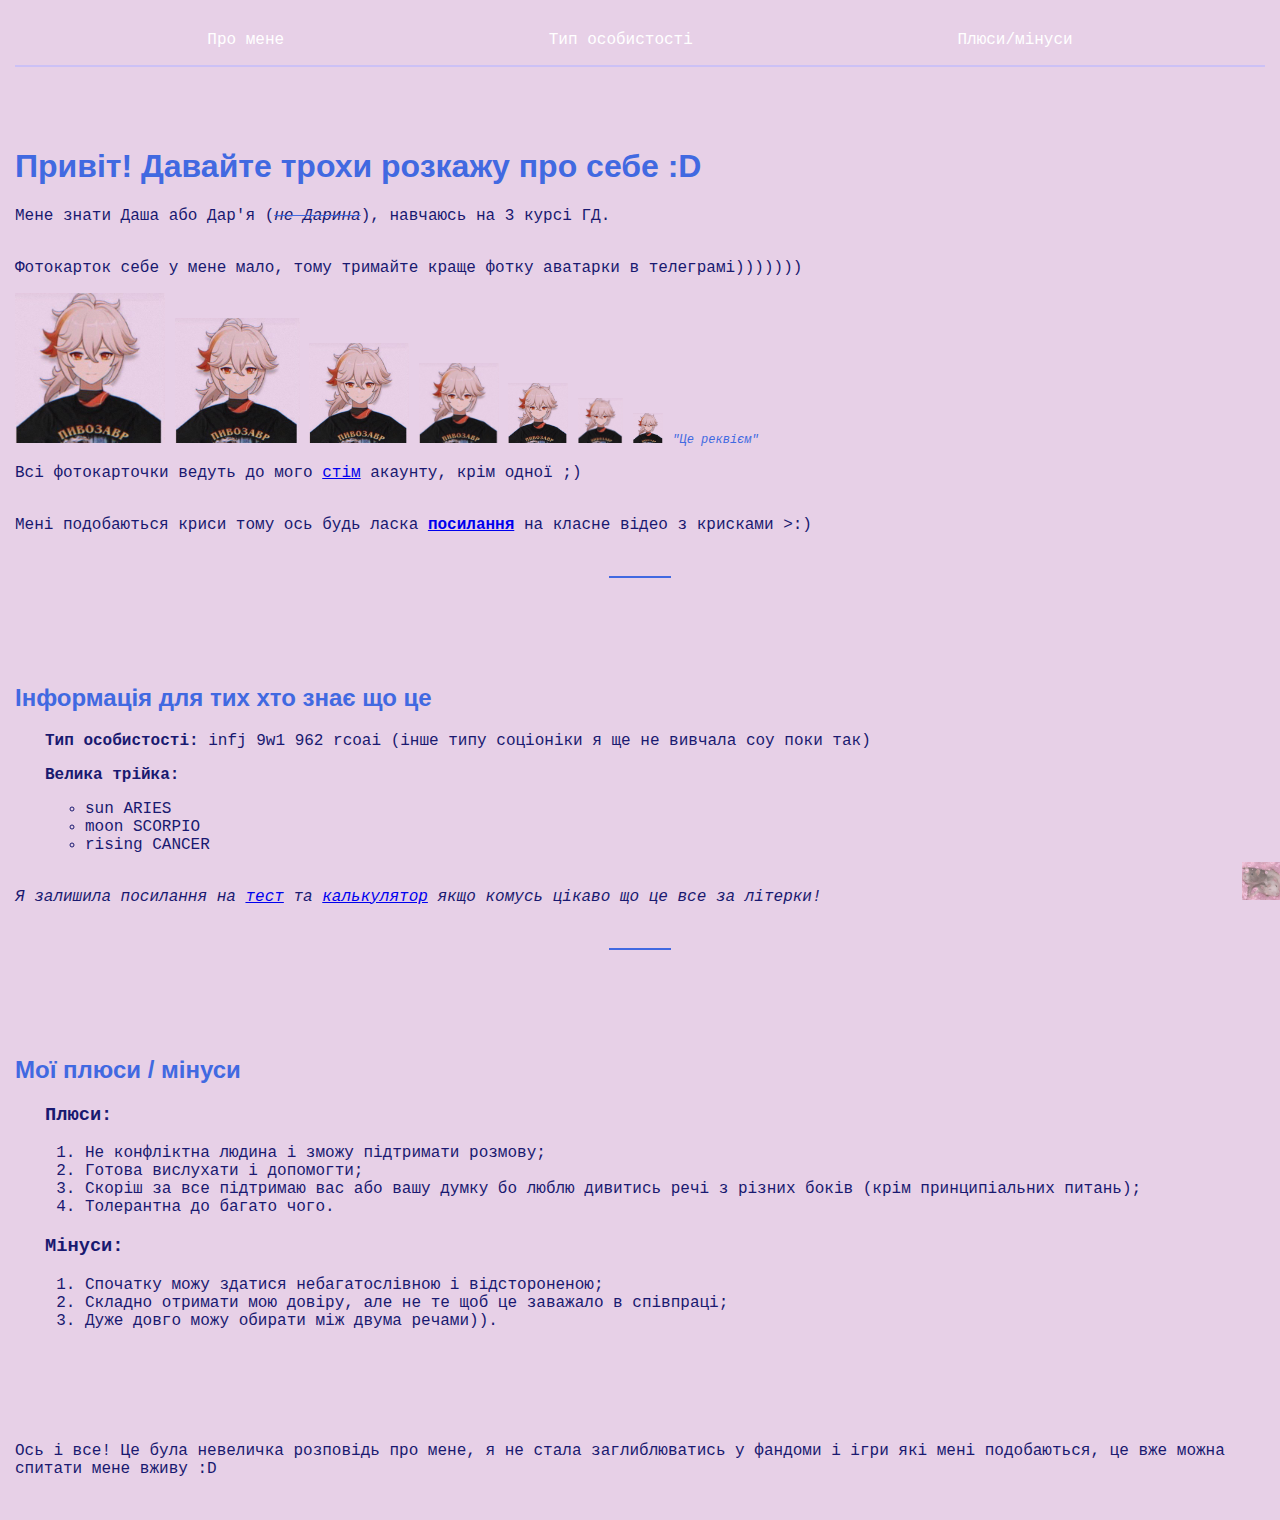
==== index.html @ 32cf4edc "change4" ====
<!DOCTYPE html>
<html>
  <head>
    <title>Моя перша вебсторінка</title>
    <meta name="description" content="Буквально просто сторінка про мене в html.">
    <meta property="og:image" content="https://virvur.github.io/kazuha.jpg">
    <link rel="shortcut icon" href="favicon-32x32.png" type="image/png" />
  
    <link rel="stylesheet" href="css\style.css">
  </head>
  <body>

  <div class="header">
    <div class="navbar">
      
      <ul class="menu">
        
      <li>
        <a href="#aboutme" class="activ">Про мене</a>
      </li>
      <li>
        <a href="#persona" class="activ">Тип особистості</a>
      </li>
        <li>
          <a href="plusminus" class="activ">Плюси/мінуси</a>
        </li>
      </ul>
    </div>
    
    </div>


    <div class="section" id="aboutme"></div>
    
    
  <p class="first">

    
      <h1>Привіт! Давайте трохи розкажу про себе :D </h1>
      Мене знати Даша або Дар'я (<i class="throught">не Дарина</i>), навчаюсь на 3 курсі ГД.
    </p>
    <p><br>
      Фотокарток себе у мене мало, тому тримайте краще фотку аватарки в
      телеграмі)))))))
    </p>
    
    <a href="https://steamcommunity.com/profiles/76561199006066978/" target="_blank">
      <img src="kazuha.jpg" width="150" 
    /></a> 
    <a href="https://steamcommunity.com/profiles/76561199006066978/" target="_blank">
      <img src="kazuha.jpg" width="125" 
    /></a> 
    <a href="https://steamcommunity.com/profiles/76561199006066978/" target="_blank">
      <img src="kazuha.jpg" width="100" 
    /></a> 
    <a href="https://steamcommunity.com/profiles/76561199006066978/" target="_blank">
      <img src="kazuha.jpg" width="80" 
    /></a> 
    <a href="https://steamcommunity.com/profiles/76561199006066978/" target="_blank">
      <img src="kazuha.jpg" width="60" 
    /></a> 
    <a href="https://steamcommunity.com/profiles/76561199006066978/" target="_blank">
      <img src="kazuha.jpg" width="45" 
    /></a> 
    <a href="https://youtu.be/pkGTWZzGzZM" target="_blank">
      <img src="kazuha.jpg" width="30" 
    /></a>
  
  <i class="requi">"Це реквієм"</i> <p> Всі фотокарточки ведуть до мого <a href="https://youtu.be/PEUIqiBAaQw" target="_blank">стім</a> акаунту, крім одної ;)</p>
  

    <p>
      <br>Мені подобаються криси тому ось будь ласка
      <a href="https://youtu.be/PEUIqiBAaQw" target="_blank">
        <b>посилання</b></a> на класне відео з крисками >:)
    </p>
  </div>

  <br><hr width="5%" color="royalblue" size="2px"/></br>

    <div class="section" id="persona">
  <h2>Інформація для тих хто знає що це</h2>
    <p class="padd"><b>Тип особистості:</b> infj 9w1 962 rcoai (інше типу соціоніки я ще не вивчала соу поки так)</p>
    <p class="padd">
      <b>Велика трійка:</b>
      <ul class="ulone"><li> sun ARIES </li> <li>moon SCORPIO</li> <li>rising CANCER </li>
    </ul>
    </p>
    <p><br><i>Я залишила посилання на 
      <a href="https://sakinorva.net/functions" target="_blank">тест</a> та 
      <a href="https://horoscopes.astro-seek.com/astrology-big-three-online-calculator" target="_blank">калькулятор</a> якщо комусь цікаво що це все за літерки!</i></p>
    
      <br><hr width="5%" color="royalblue" size="2px"/></br>
    </div>

    <div class="section" id="plusminus">
      <h2>Мої плюси / мінуси</h2>
    
      <div class="marginh3">
    <h3>Плюси:</h3> 
    <ol class="olone">
      <li> Не конфліктна людина і зможу підтримати розмову;
      </li>
      <li>Готова вислухати і допомогти;</li>
      <li>Скоріш за все підтримаю вас або вашу думку бо люблю дивитись речі з різних боків (крім принципіальних питань);</li>
      <li> Толерантна до багато чого. </li>
    </ol>
    
    <h3>Мінуси:</h3>
    <ol class="olone"> 
      <li>Спочатку можу здатися небагатослівною і відстороненою;</li>
      <li>Складно отримати мою довіру, але не те щоб це заважало в співпраці; </li>
      <li>Дуже довго можу обирати між двума речами)).</li>
    </ol>
  </div>
</div>
    <p class="section">
    <br> <br> Ось і все! Це була невеличка розповідь про мене, я не стала заглиблюватись у фандоми і ігри які мені подобаються, це вже можна спитати мене вживу :D
    </p>
  </body>
</html>
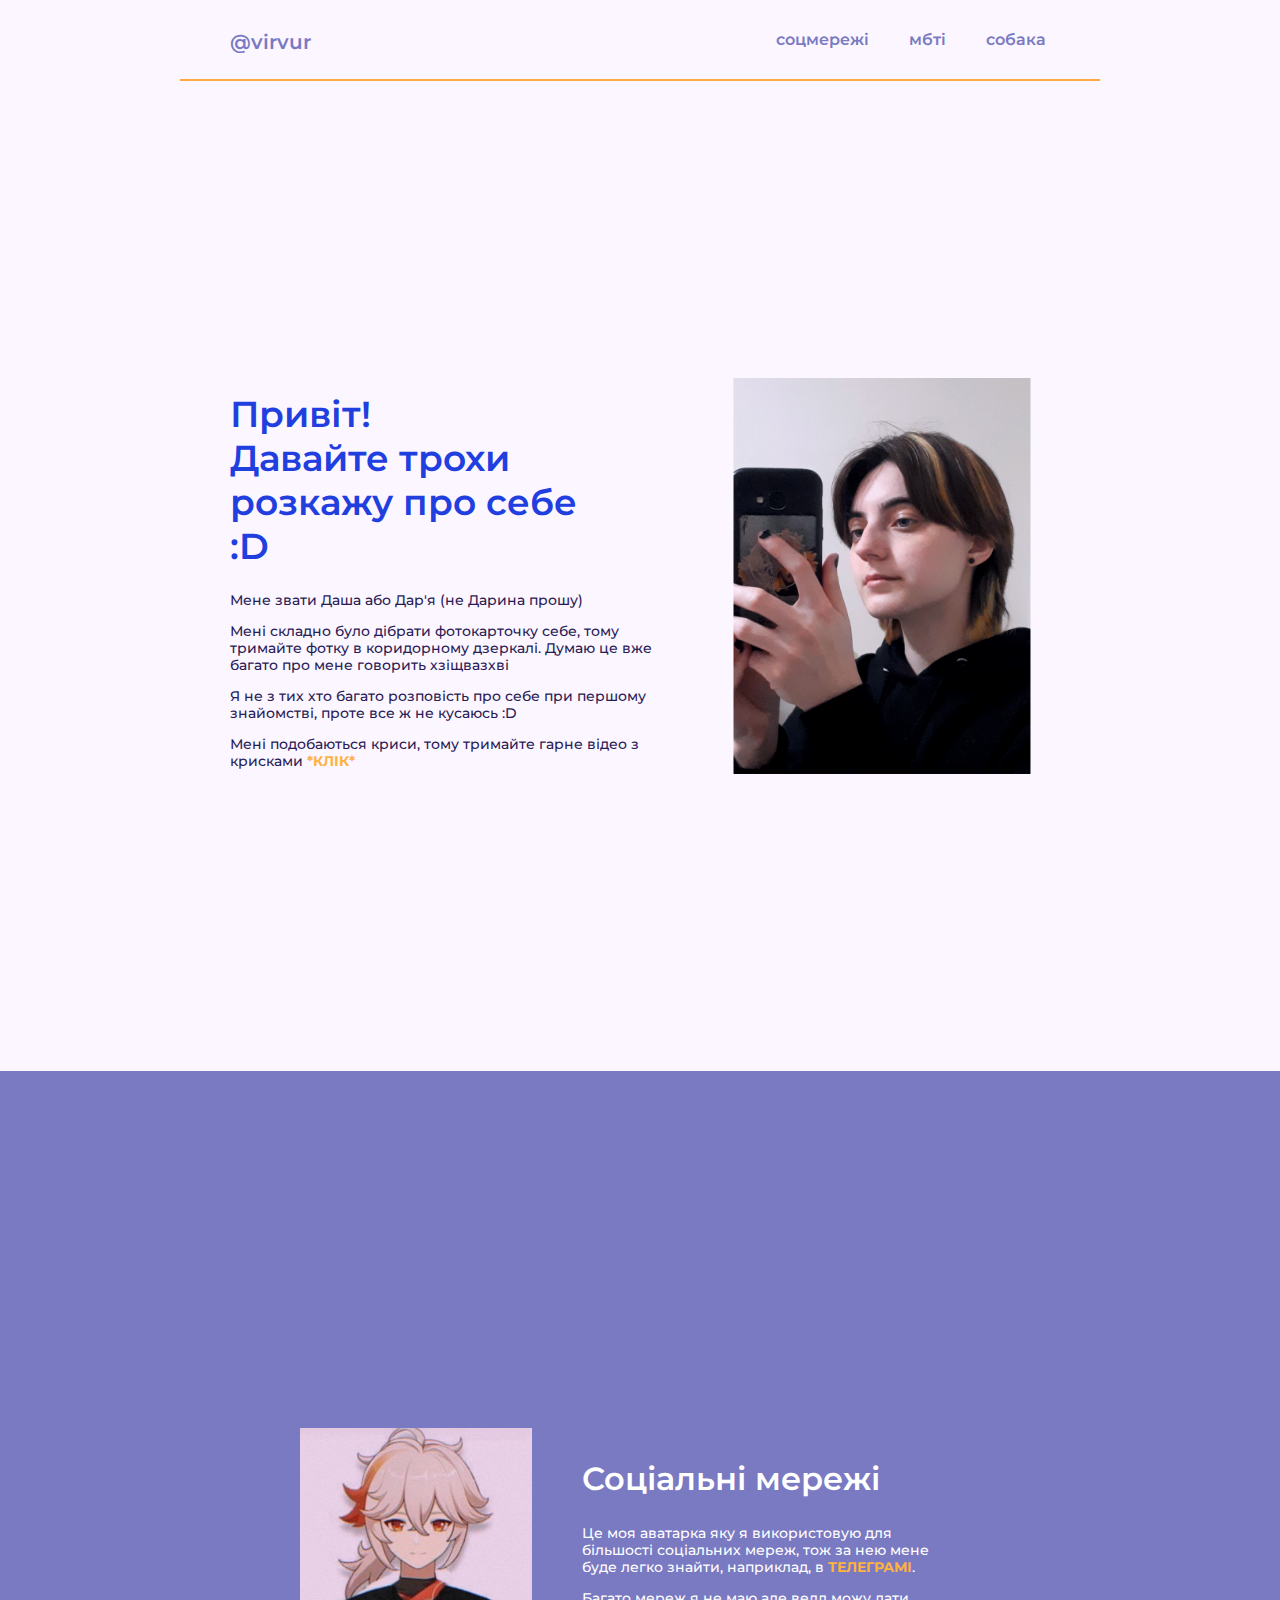
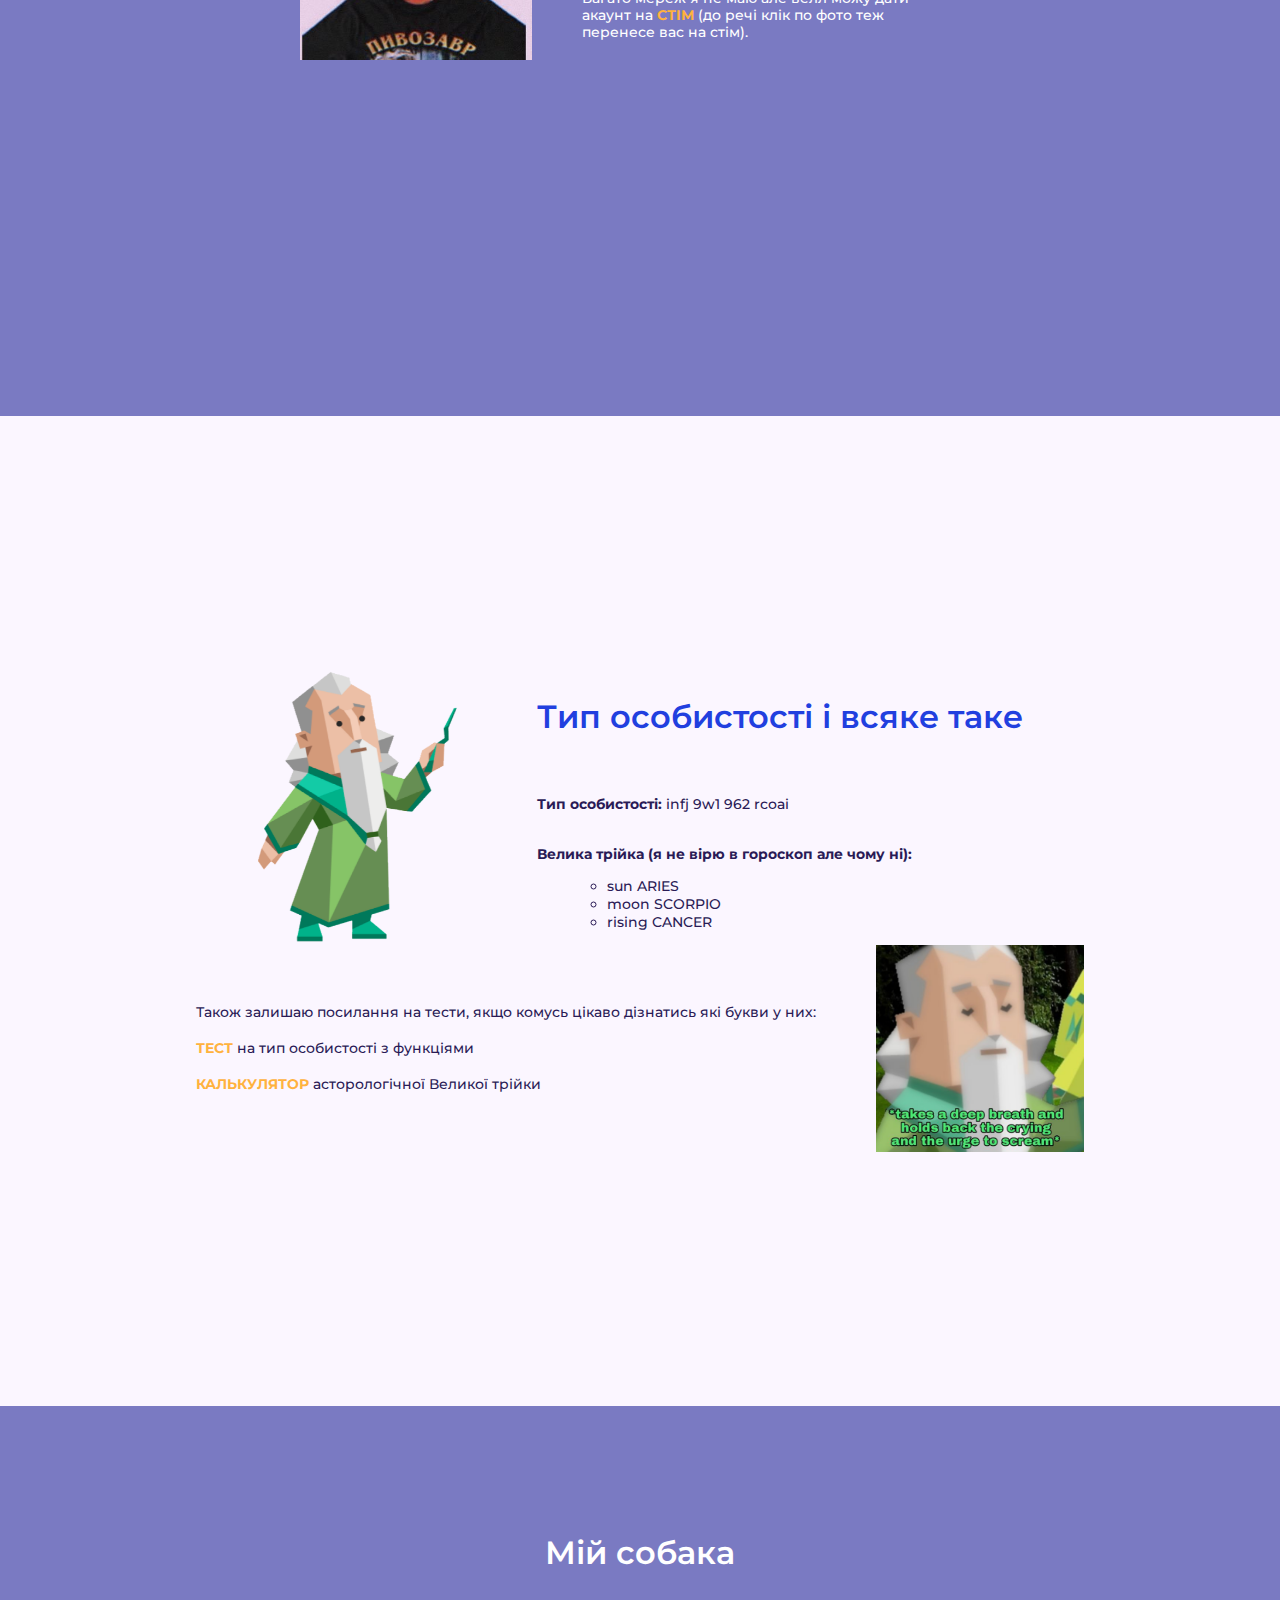
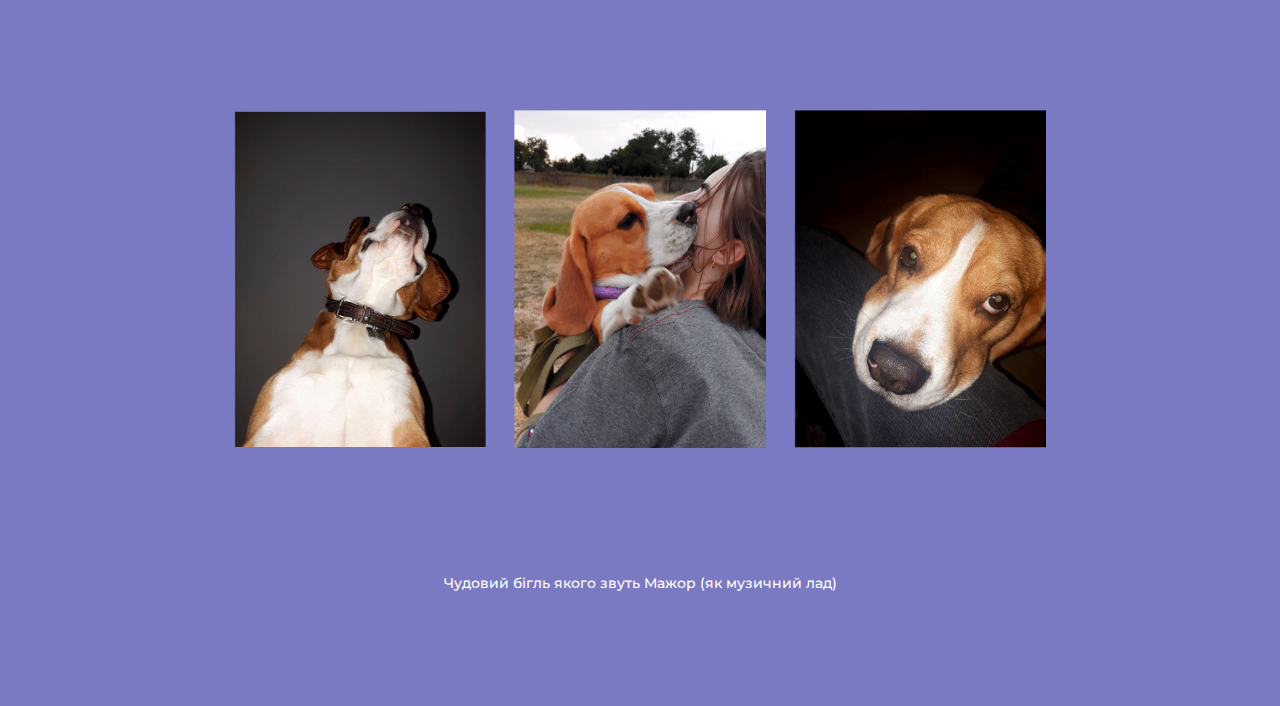
==== commit ad63f09f: "change7" ====
--- a/index.html
+++ b/index.html
@@ -5,117 +5,126 @@
     <meta name="description" content="Буквально просто сторінка про мене в html.">
     <meta property="og:image" content="https://virvur.github.io/kazuha.jpg">
     <link rel="shortcut icon" href="favicon-32x32.png" type="image/png" />
+
+    <link rel="preconnect" href="https://fonts.googleapis.com">
+    <link rel="preconnect" href="https://fonts.gstatic.com" crossorigin>
+    <link href="https://fonts.googleapis.com/css2?family=Montserrat:wght@500;600;700&display=swap" rel="stylesheet">
   
     <link rel="stylesheet" href="css\style.css">
   </head>
+
+
   <body>
 
-  <div class="header">
-    <div class="navbar">
-      
-      <ul class="menu">
-        
-      <li>
-        <a href="#aboutme" class="activ">Про мене</a>
-      </li>
-      <li>
-        <a href="#persona" class="activ">Тип особистості</a>
-      </li>
-        <li>
-          <a href="plusminus" class="activ">Плюси/мінуси</a>
-        </li>
-      </ul>
-    </div>
+   <div class="header">
+     <div class="navbar">
+        <div class="logo"> 
+          <a href="#aboutme" class="activ">@virvur</a>
+        </div>
+
+       <ul class="menu">
+         <li>
+           <a href="#social" class="activ">соцмережі</a>
+         </li>
+         <li>
+           <a href="#mbti" class="activ">мбті</a>
+         </li>
+         <li>
+           <a href="#dog" class="activ">собака</a>
+         </li>
+       </ul>
+     </div>
     
     </div>
 
 
-    <div class="section" id="aboutme"></div>
+
+   <div class="sectionone" id="aboutme">
     
+     <div class="first">
+      
+       <h1>Привіт! <br>Давайте трохи розкажу про себе :D </h1>
+       <p>
+         Мене звати Даша або Дар'я (не Дарина прошу) 
+       </p>
+       <p>
+         Мені складно було дібрати фотокарточку себе, тому тримайте фотку в коридорному дзеркалі. Думаю це вже багато про мене говорить хзіщвазхві
+       </p>
+         <p>Я не з тих хто багато розповість про себе при першому знайомстві, проте все ж не кусаюсь :D </p>
+         <p>Мені подобаються криси, тому тримайте гарне відео з крисками <a href="https://youtu.be/TGpLljWfoYI" target="_blank" style="font-weight:700;color:rgba(255, 178, 62, 1); text-decoration: none;"> *КЛІК* </a>
+         </p>
+       </p>
+     </div>
     
-  <p class="first">
+          <img src="itsme1.png" style="width:45%; float: right" alt="моя фотка" title="моя фотка"/> 
+     
+    </div>
 
-    
-      <h1>Привіт! Давайте трохи розкажу про себе :D </h1>
-      Мене знати Даша або Дар'я (<i class="throught">не Дарина</i>), навчаюсь на 3 курсі ГД.
-    </p>
-    <p><br>
-      Фотокарток себе у мене мало, тому тримайте краще фотку аватарки в
-      телеграмі)))))))
-    </p>
-    
-    <a href="https://steamcommunity.com/profiles/76561199006066978/" target="_blank">
-      <img src="kazuha.jpg" width="150" 
-    /></a> 
-    <a href="https://steamcommunity.com/profiles/76561199006066978/" target="_blank">
-      <img src="kazuha.jpg" width="125" 
-    /></a> 
-    <a href="https://steamcommunity.com/profiles/76561199006066978/" target="_blank">
-      <img src="kazuha.jpg" width="100" 
-    /></a> 
-    <a href="https://steamcommunity.com/profiles/76561199006066978/" target="_blank">
-      <img src="kazuha.jpg" width="80" 
-    /></a> 
-    <a href="https://steamcommunity.com/profiles/76561199006066978/" target="_blank">
-      <img src="kazuha.jpg" width="60" 
-    /></a> 
-    <a href="https://steamcommunity.com/profiles/76561199006066978/" target="_blank">
-      <img src="kazuha.jpg" width="45" 
-    /></a> 
-    <a href="https://youtu.be/pkGTWZzGzZM" target="_blank">
-      <img src="kazuha.jpg" width="30" 
-    /></a>
-  
-  <i class="requi">"Це реквієм"</i> <p> Всі фотокарточки ведуть до мого <a href="https://youtu.be/PEUIqiBAaQw" target="_blank">стім</a> акаунту, крім одної ;)</p>
   
 
-    <p>
-      <br>Мені подобаються криси тому ось будь ласка
-      <a href="https://youtu.be/PEUIqiBAaQw" target="_blank">
-        <b>посилання</b></a> на класне відео з крисками >:)
-    </p>
-  </div>
+    <div class="sectiontwo" id="social">
+  
+      <a href="https://steamcommunity.com/profiles/76561199006066978/" target="_blank"><img src="kazuha.jpg" title="посилання на стім" style="width:100%; float: right" alt="стім"/></a>
 
-  <br><hr width="5%" color="royalblue" size="2px"/></br>
+      <div class="second">
+        <h2>Соціальні мережі</h2>
+        <p>Це моя аватарка яку я використовую для більшості соціальних мереж, тож за нею мене буде легко знайти, наприклад, в <a href="https://t.me/virvur" target="_blank" style="font-weight:700;color:rgba(255, 178, 62, 1); text-decoration: none;">ТЕЛЕГРАМІ</a>.</p>
 
-    <div class="section" id="persona">
-  <h2>Інформація для тих хто знає що це</h2>
-    <p class="padd"><b>Тип особистості:</b> infj 9w1 962 rcoai (інше типу соціоніки я ще не вивчала соу поки так)</p>
-    <p class="padd">
-      <b>Велика трійка:</b>
-      <ul class="ulone"><li> sun ARIES </li> <li>moon SCORPIO</li> <li>rising CANCER </li>
-    </ul>
-    </p>
-    <p><br><i>Я залишила посилання на 
-      <a href="https://sakinorva.net/functions" target="_blank">тест</a> та 
-      <a href="https://horoscopes.astro-seek.com/astrology-big-three-online-calculator" target="_blank">калькулятор</a> якщо комусь цікаво що це все за літерки!</i></p>
-    
-      <br><hr width="5%" color="royalblue" size="2px"/></br>
+        <p>Багато мереж я не маю але велл можу дати акаунт на <a href="https://steamcommunity.com/profiles/76561199006066978/" target="_blank" style="font-weight:700;color:rgba(255, 178, 62, 1); text-decoration: none;"> СТІМ </a> (до речі клік по фото теж перенесе вас на стім).</p>
+      </div>
     </div>
 
-    <div class="section" id="plusminus">
-      <h2>Мої плюси / мінуси</h2>
+
+
+    <div class="sectionthree" id="mbti">
+
+
+      <div class="thirdone">
+
+       <div class="container">
+         <img src="infj1.png" style="float: left" class="image"/>
     
-      <div class="marginh3">
-    <h3>Плюси:</h3> 
-    <ol class="olone">
-      <li> Не конфліктна людина і зможу підтримати розмову;
-      </li>
-      <li>Готова вислухати і допомогти;</li>
-      <li>Скоріш за все підтримаю вас або вашу думку бо люблю дивитись речі з різних боків (крім принципіальних питань);</li>
-      <li> Толерантна до багато чого. </li>
-    </ol>
+          <div class="overlay">
+           <img src="infj2.png" title="хахаха" style="width: 100%; float: left"/>
+          </div>
+        </div>
+
+       <div class="third">
+         <h2 class="htwo">Тип особистості і всяке таке</h2>
+         <br>
+         <p class="padd"><b>Тип особистості:</b> infj 9w1 962 rcoai</p>
+         <p class="padd"> <br>
+         <b>Велика трійка (я не вірю в гороскоп але чому ні):</b>
+         <ul class="ulone"><li> sun ARIES </li> <li>moon SCORPIO</li> <li>rising CANCER </li>
+         </ul>
+         </p>
+        </div>
+
+      </div>
+
+     <div class="thirdtwo">
+       <p class="two">Також залишаю посилання на тести, якщо комусь цікаво дізнатись які букви у них: 
+         <br><br><a href="https://sakinorva.net/functions" target="_blank" style="font-weight:700;color:rgba(255, 178, 62, 1); text-decoration: none;">ТЕСТ</a> на тип особистості з функціями
+         <br><br><a href="https://horoscopes.astro-seek.com/astrology-big-three-online-calculator" target="_blank" style="font-weight:700;color:rgba(255, 178, 62, 1); text-decoration: none;">КАЛЬКУЛЯТОР</a> асторологічної Великої трійки
+      </p>
     
-    <h3>Мінуси:</h3>
-    <ol class="olone"> 
-      <li>Спочатку можу здатися небагатослівною і відстороненою;</li>
-      <li>Складно отримати мою довіру, але не те щоб це заважало в співпраці; </li>
-      <li>Дуже довго можу обирати між двума речами)).</li>
-    </ol>
-  </div>
-</div>
-    <p class="section">
-    <br> <br> Ось і все! Це була невеличка розповідь про мене, я не стала заглиблюватись у фандоми і ігри які мені подобаються, це вже можна спитати мене вживу :D
-    </p>
+
+       <img src="infjmeme.png" title="інфж момент" style="width:17%; float: right; margin-left: 60px;"/>
+      </div>
+    </div>
+
+
+   <div class="sectionfour" id="dog">
+     <h2>Мій собака</h2>
+
+     <div class="doggy">
+       <img src="dog1.png" style="width: 30%" title="вид знизу"/>
+       <img src="dog2.png" style="width: 30%" title="я і мажор"/>
+       <img src="dog3.png" style="width: 30%" title="ці очі"/>
+     </div>
+
+     <p style="color:white; font-weight: 500; font-size: 14px;"> Чудовий бігль якого звуть Мажор (як музичний лад)</p>
+    </div>
+
   </body>
 </html>
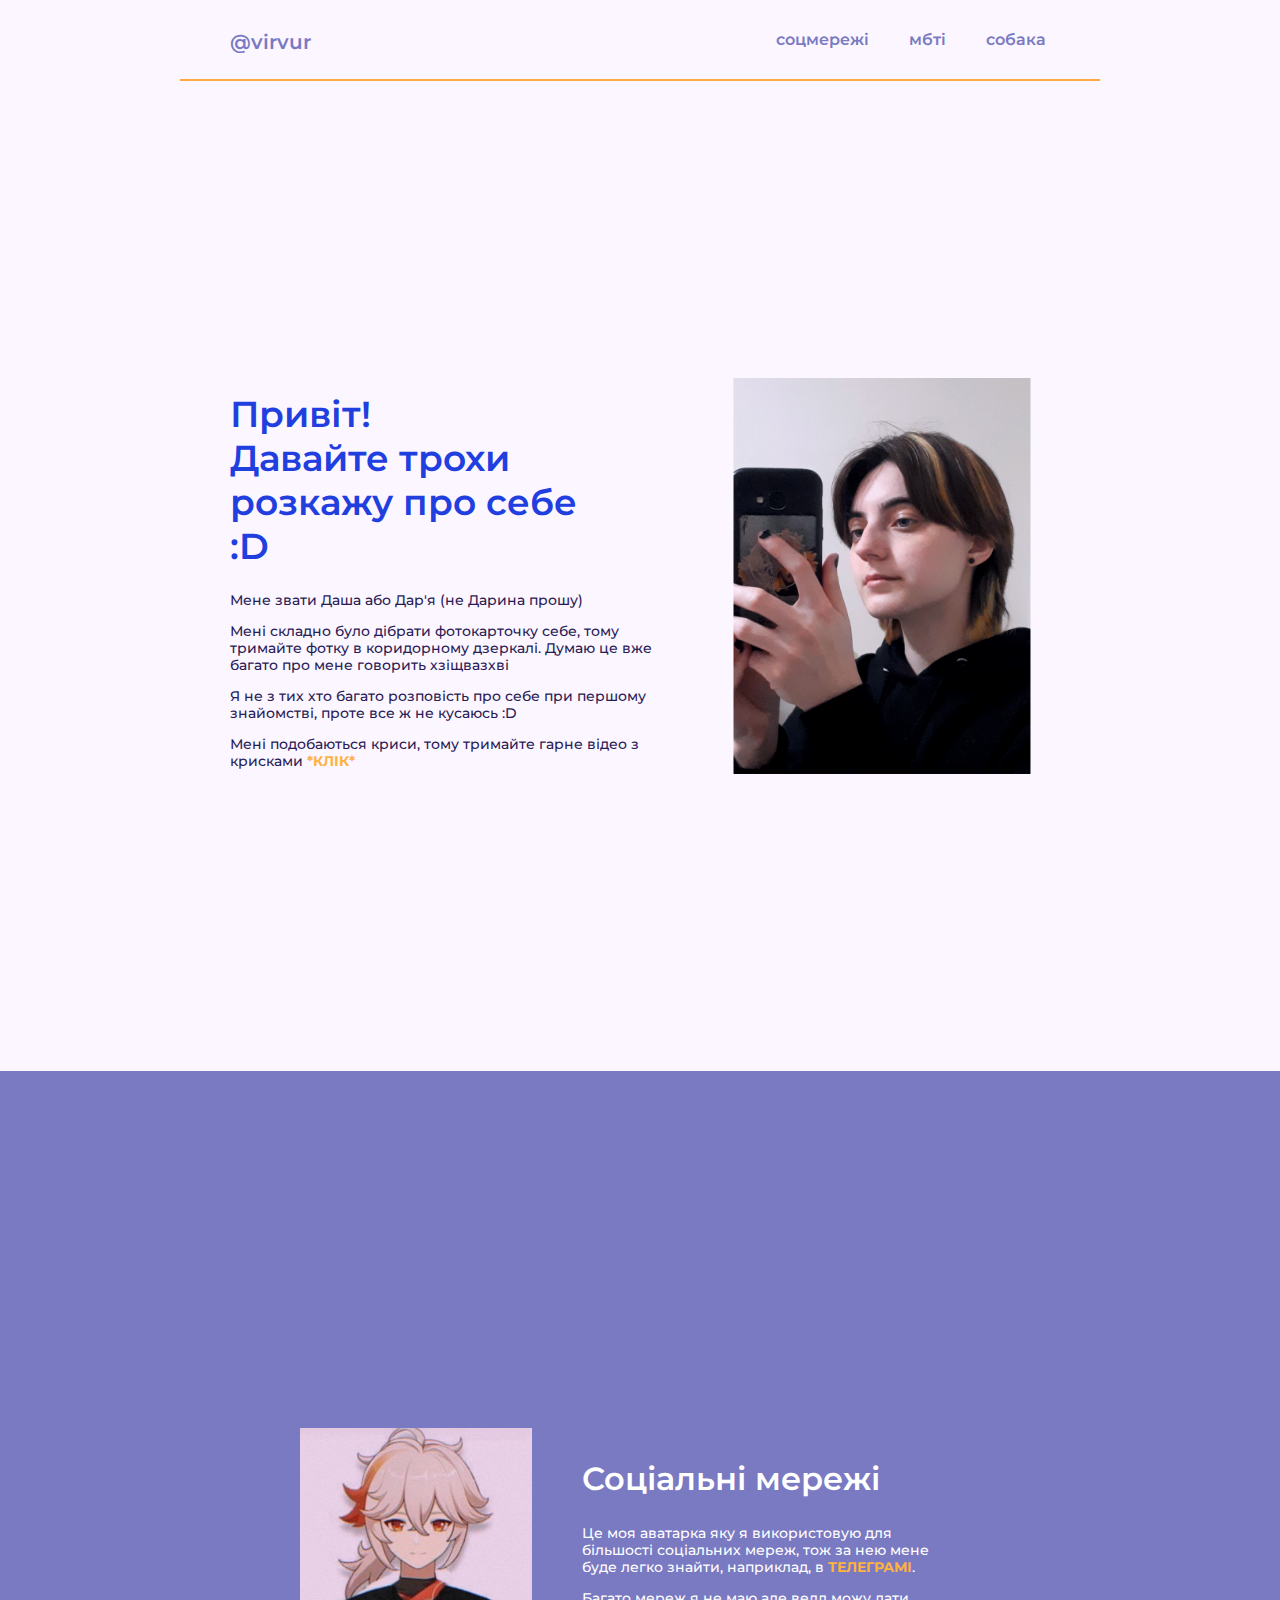
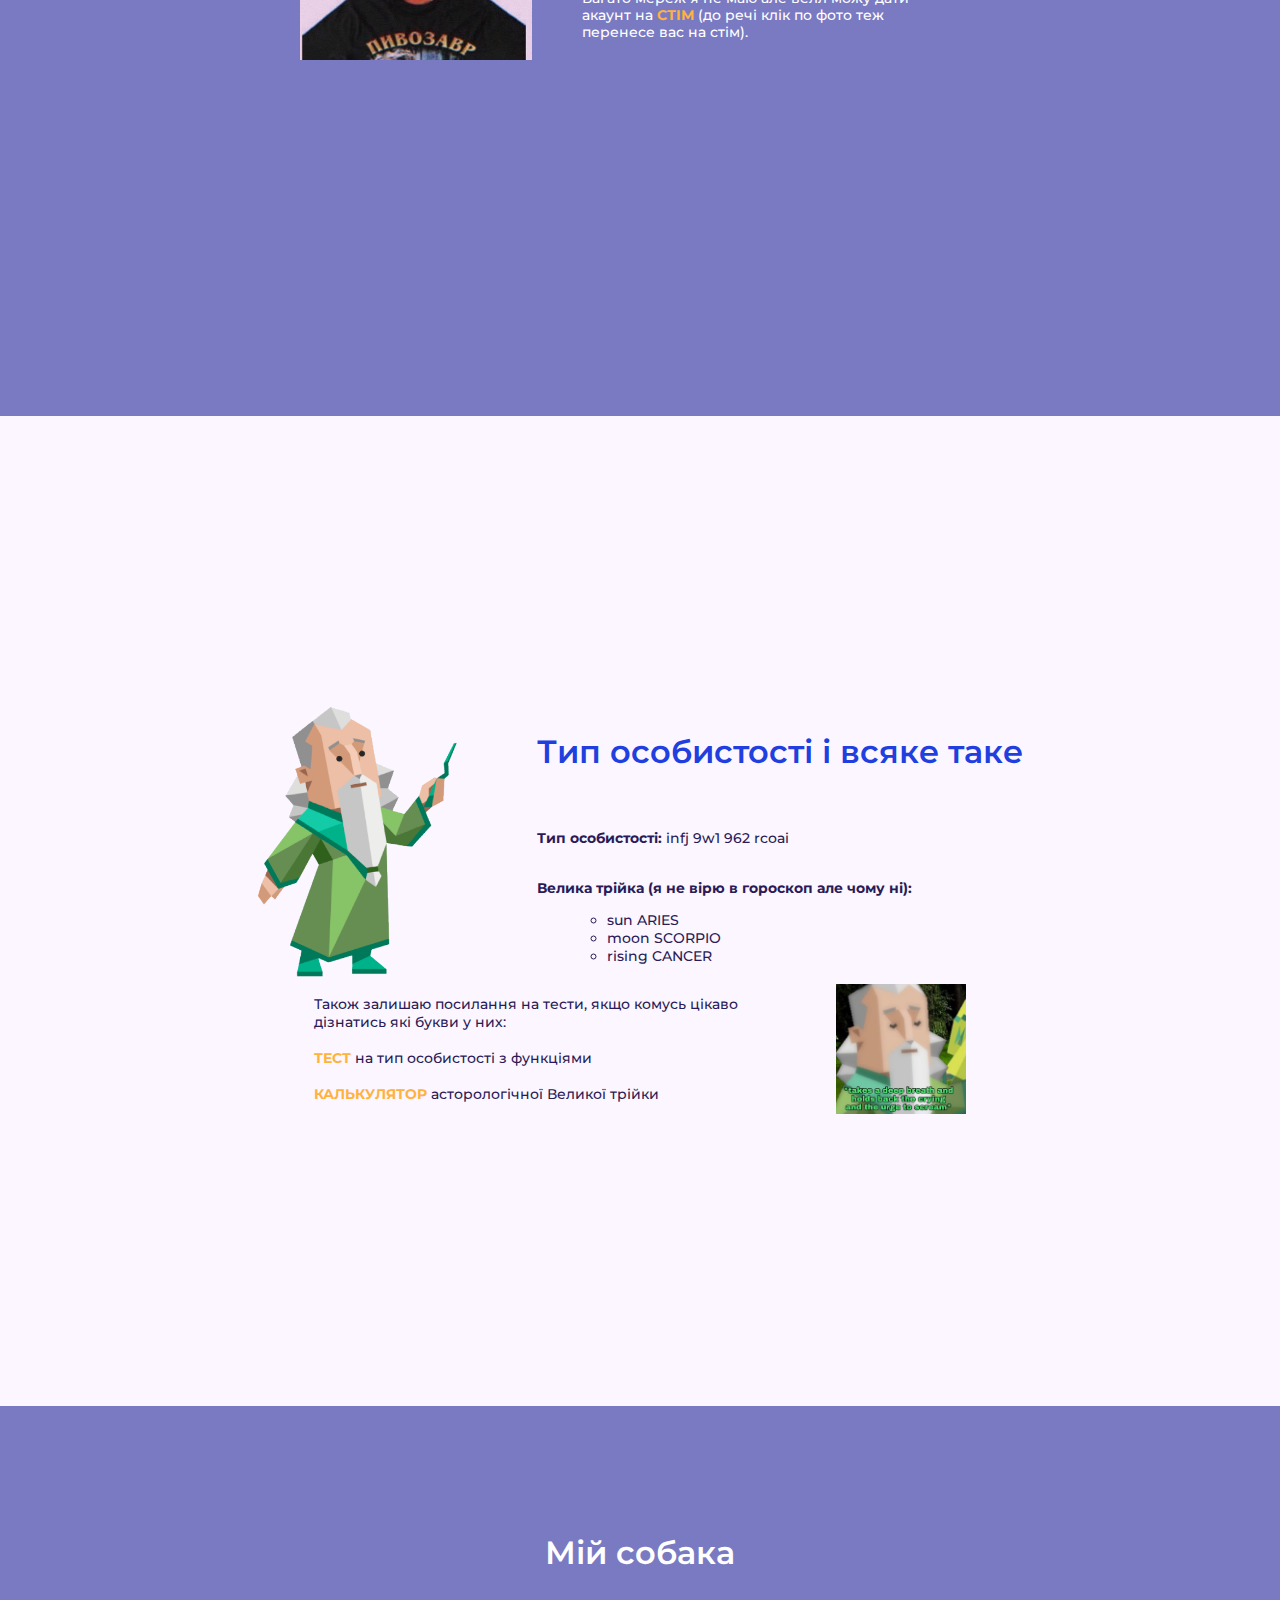
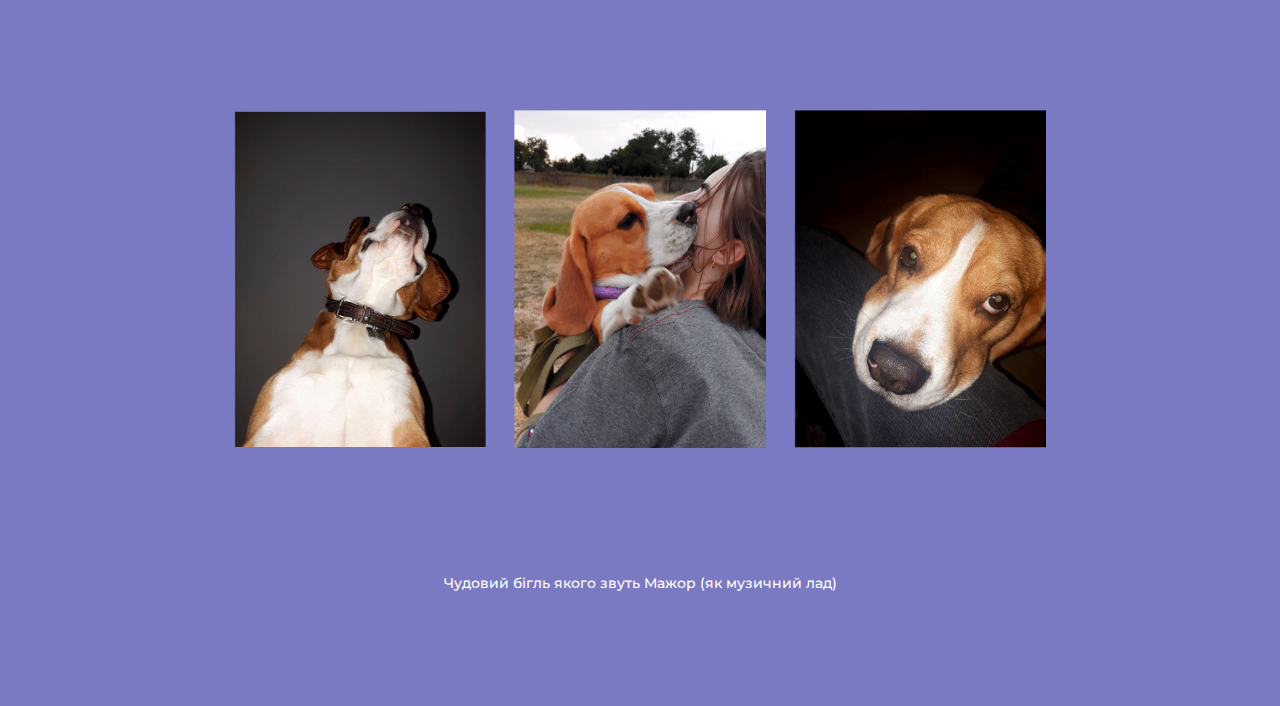
==== commit b4714a46: "change7" ====
--- a/index.html
+++ b/index.html
@@ -82,10 +82,10 @@
       <div class="thirdone">
 
        <div class="container">
-         <img src="infj1.png" style="float: left" class="image"/>
+         <img src="infj1.png" class="image"/>
     
           <div class="overlay">
-           <img src="infj2.png" title="хахаха" style="width: 100%; float: left"/>
+           <img src="infj2.png" title="хахаха" style="width: 100% "/>
           </div>
         </div>
 
@@ -109,7 +109,7 @@
       </p>
     
 
-       <img src="infjmeme.png" title="інфж момент" style="width:17%; float: right; margin-left: 60px;"/>
+       <img src="infjmeme.png" title="інфж момент" style="max-width: 20%;  margin-left: 60px;"/>
       </div>
     </div>
 
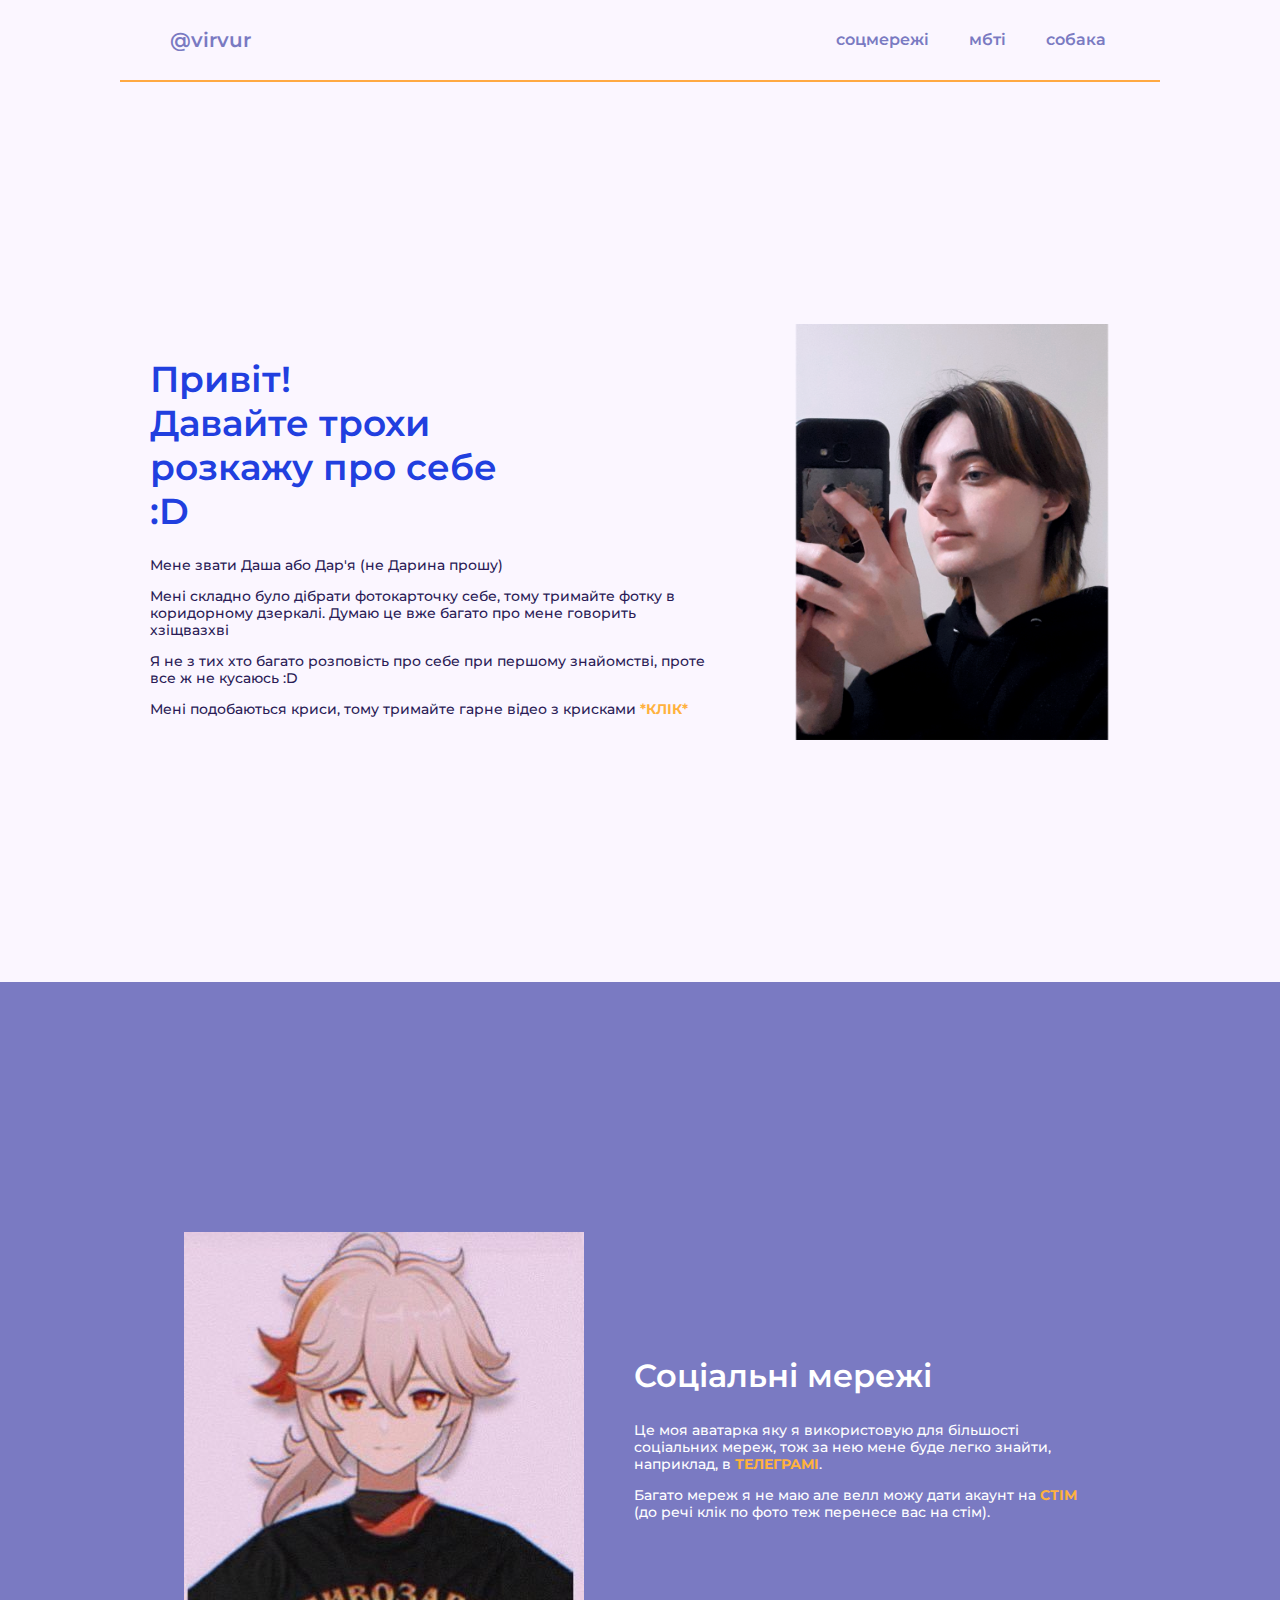
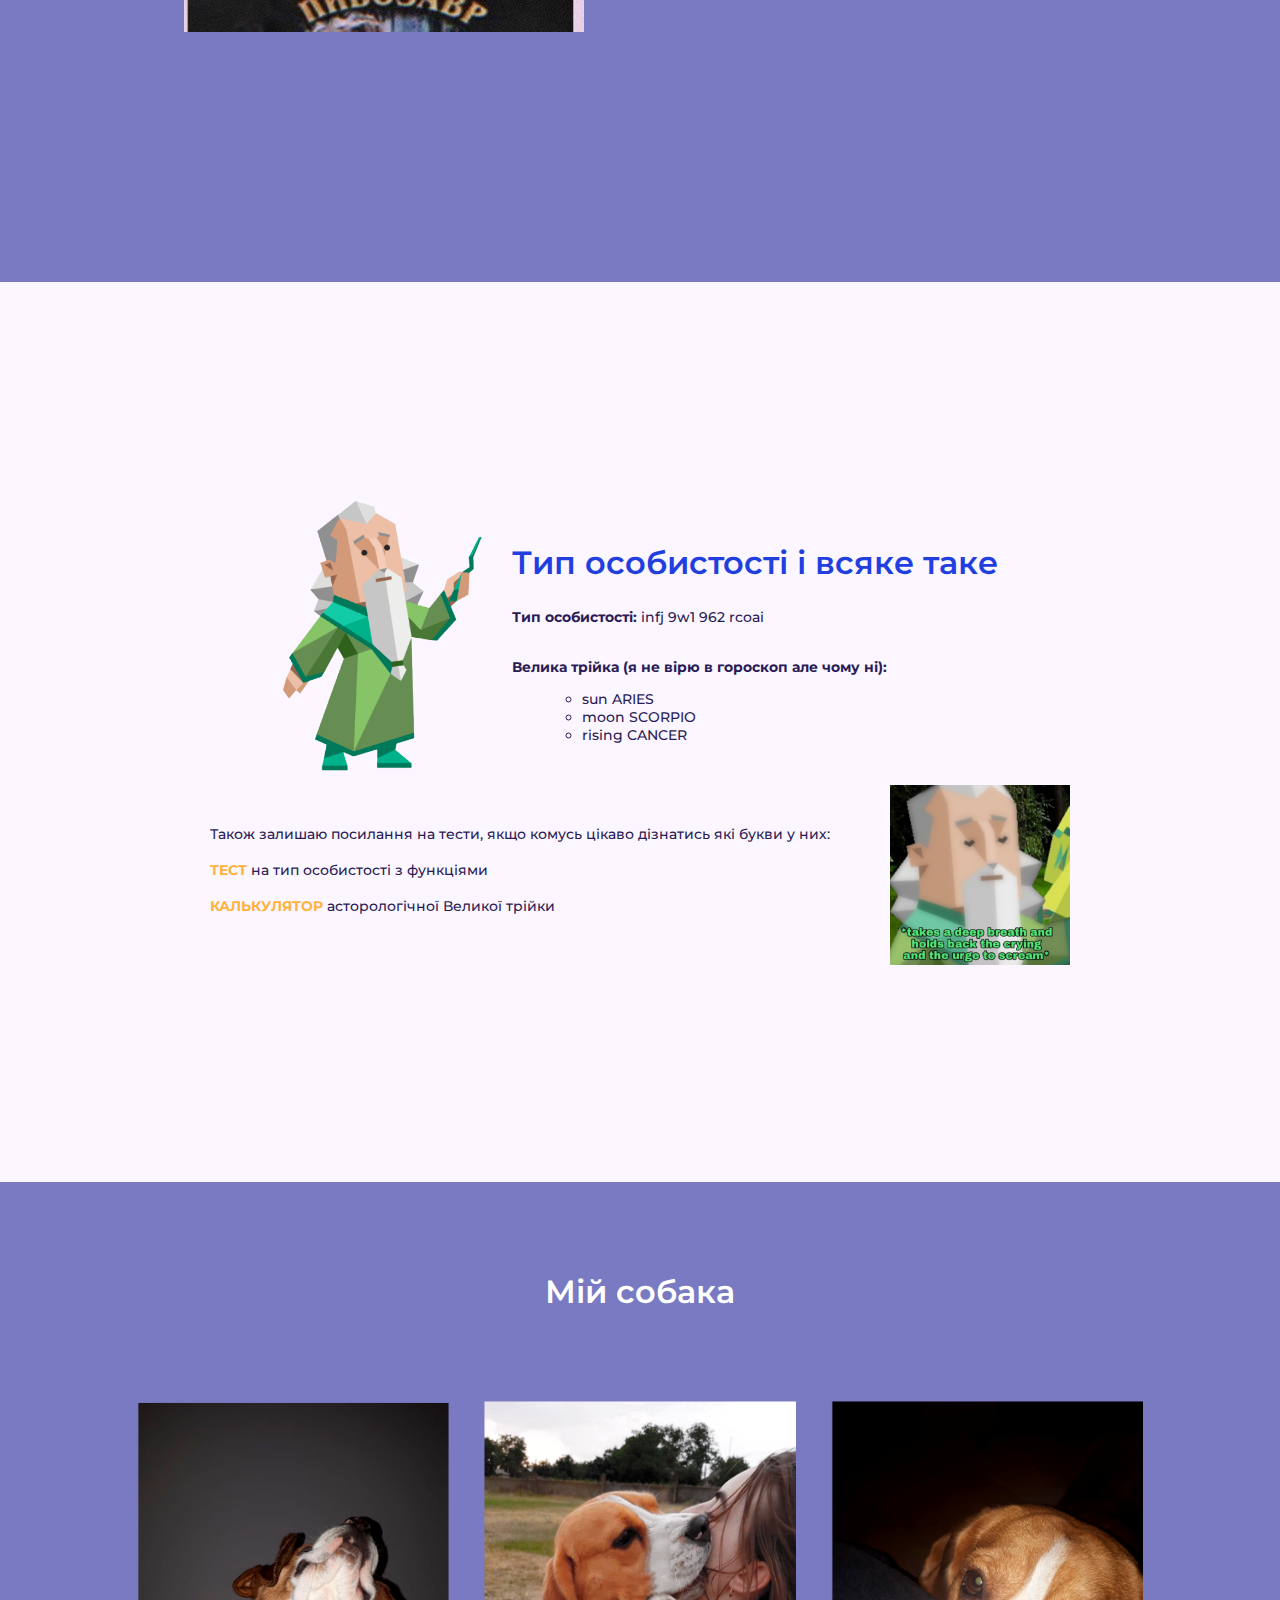
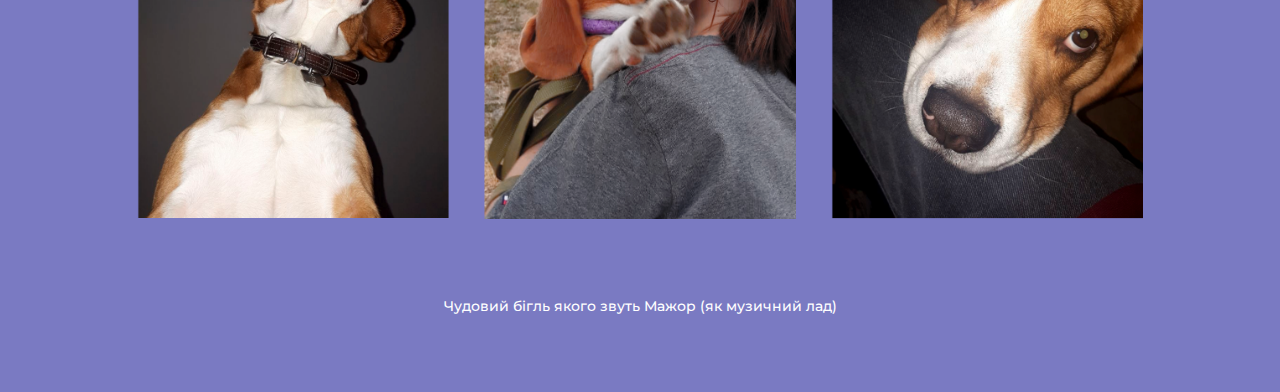
==== commit 59c7d928: "change8" ====
--- a/index.html
+++ b/index.html
@@ -11,6 +11,8 @@
     <link href="https://fonts.googleapis.com/css2?family=Montserrat:wght@500;600;700&display=swap" rel="stylesheet">
   
     <link rel="stylesheet" href="css\style.css">
+
+    <link rel="stylesheet" href="css/mobile.css"/>
   </head>
 
 
@@ -56,7 +58,7 @@
        </p>
      </div>
     
-          <img src="itsme1.png" style="width:45%; float: right" alt="моя фотка" title="моя фотка"/> 
+          <img src="itsme1.png" alt="моя фотка" title="моя фотка"/> 
      
     </div>
 
@@ -64,7 +66,7 @@
 
     <div class="sectiontwo" id="social">
   
-      <a href="https://steamcommunity.com/profiles/76561199006066978/" target="_blank"><img src="kazuha.jpg" title="посилання на стім" style="width:100%; float: right" alt="стім"/></a>
+      <a href="https://steamcommunity.com/profiles/76561199006066978/" target="_blank"><img src="kazuha.jpg" title="посилання на стім" style=" float: right; width: 100%;" alt="стім"/></a>
 
       <div class="second">
         <h2>Соціальні мережі</h2>
@@ -91,7 +93,7 @@
 
        <div class="third">
          <h2 class="htwo">Тип особистості і всяке таке</h2>
-         <br>
+         
          <p class="padd"><b>Тип особистості:</b> infj 9w1 962 rcoai</p>
          <p class="padd"> <br>
          <b>Велика трійка (я не вірю в гороскоп але чому ні):</b>
@@ -109,7 +111,7 @@
       </p>
     
 
-       <img src="infjmeme.png" title="інфж момент" style="max-width: 20%;  margin-left: 60px;"/>
+       <img src="infjmeme.png" title="інфж момент"/>
       </div>
     </div>
 
@@ -118,9 +120,9 @@
      <h2>Мій собака</h2>
 
      <div class="doggy">
-       <img src="dog1.png" style="width: 30%" title="вид знизу"/>
-       <img src="dog2.png" style="width: 30%" title="я і мажор"/>
-       <img src="dog3.png" style="width: 30%" title="ці очі"/>
+       <img src="dog1.png" class="d1" title="вид знизу"/>
+       <img src="dog2.png" class="d1" title="я і мажор"/>
+       <img src="dog3.png" class="d1" title="вид зверху"/>
      </div>
 
      <p style="color:white; font-weight: 500; font-size: 14px;"> Чудовий бігль якого звуть Мажор (як музичний лад)</p>
--- a/css/mobile.css
+++ b/css/mobile.css
@@ -0,0 +1,200 @@
+@media screen and (max-width: 1446px) {
+  .header {
+    padding: 0px 120px;
+  }
+
+  .sectionone {
+    padding: 0px 120px;
+    min-height: 100vh;
+  }
+
+  .sectionone img {
+    width: 40%;
+  }
+
+  .sectiontwo {
+    padding: 0px 120px;
+    min-height: 100vh;
+  }
+
+  .sectionthree {
+    padding: 0px 120px;
+    min-height: 100vh;
+  }
+
+  .third {
+    margin-left: 30px;
+  }
+
+  .thirdtwo img {
+    margin-top: 10px;
+  }
+
+  .sectionfour {
+    display: flex;
+    flex-direction: column;
+    justify-content: space-evenly;
+    align-items: center;
+
+    padding: 0px 120px;
+    min-height: 90vh;
+  }
+}
+
+@media screen and (min-width: 820.1px) and (max-width: 1200px) {
+  .sectionone {
+    padding: 0px 140px;
+    min-height: 130vh;
+
+    display: flex;
+    flex-direction: column;
+    justify-content: center;
+    align-items: center;
+  }
+
+  .first {
+    padding: 0px 10px;
+  }
+
+  h1 {
+    max-width: none;
+  }
+
+  .sectionone img {
+    float: none;
+    width: 50%;
+    margin-top: 40px;
+  }
+}
+
+@media screen and (max-width: 820px) {
+  .header {
+    padding: 0px 90px;
+  }
+
+  .navbar {
+    flex-direction: column;
+    padding: 20px 30px 10px 30px;
+  }
+
+  .logo {
+    padding-bottom: 5 px;
+  }
+
+  .menu {
+    align-items: center;
+    flex-direction: column;
+  }
+
+  .menu a {
+    line-height: 2em;
+  }
+
+  .sectionone {
+    padding: 0px 90px;
+    min-height: 140vh;
+
+    display: flex;
+    flex-direction: column;
+    justify-content: center;
+    align-items: center;
+  }
+
+  .first {
+    padding: 0px 10px;
+  }
+
+  h1 {
+    max-width: none;
+  }
+
+  .sectionone img {
+    float: none;
+    width: 80%;
+    margin-top: 40px;
+  }
+
+  .sectiontwo {
+    padding: 0px 90px;
+    min-height: 130vh;
+
+    display: flex;
+    flex-direction: column;
+    justify-content: center;
+    align-items: center;
+  }
+
+  .sectiontwo a {
+    width: 60%;
+  }
+
+  .second {
+    padding: 0px;
+    max-width: 70vw;
+  }
+
+  h2 {
+    margin-top: 50px;
+  }
+
+  .sectionthree {
+    padding: 0px 90px;
+    min-height: 130vh;
+  }
+
+  .third {
+    margin-left: 30px;
+  }
+
+  .thirdtwo img {
+    margin-left: 30px;
+    margin-top: 10px;
+    width: 30%;
+  }
+
+  .sectionfour {
+    padding: 0px 90px;
+    min-height: 140vh;
+  }
+
+  .doggy {
+    display: flex;
+    flex-direction: column;
+    justify-content: space-between;
+    align-items: center;
+  }
+
+  .d1 {
+    width: 70%;
+    margin-top: 30px;
+  }
+}
+
+@media screen and (max-width: 643px) {
+  .sectionthree {
+    padding: 0px 90px;
+    min-height: 160vh;
+  }
+
+  .thirdone {
+    display: flex;
+    flex-direction: column;
+    justify-content: space-between;
+    align-items: center;
+  }
+
+  .thirdtwo {
+    display: flex;
+    flex-direction: column;
+    justify-content: space-between;
+    align-items: center;
+
+    margin-top: 10px;
+  }
+
+  .thirdtwo img {
+    margin-left: 0px;
+    margin-top: 20px;
+    width: 50%;
+  }
+}
